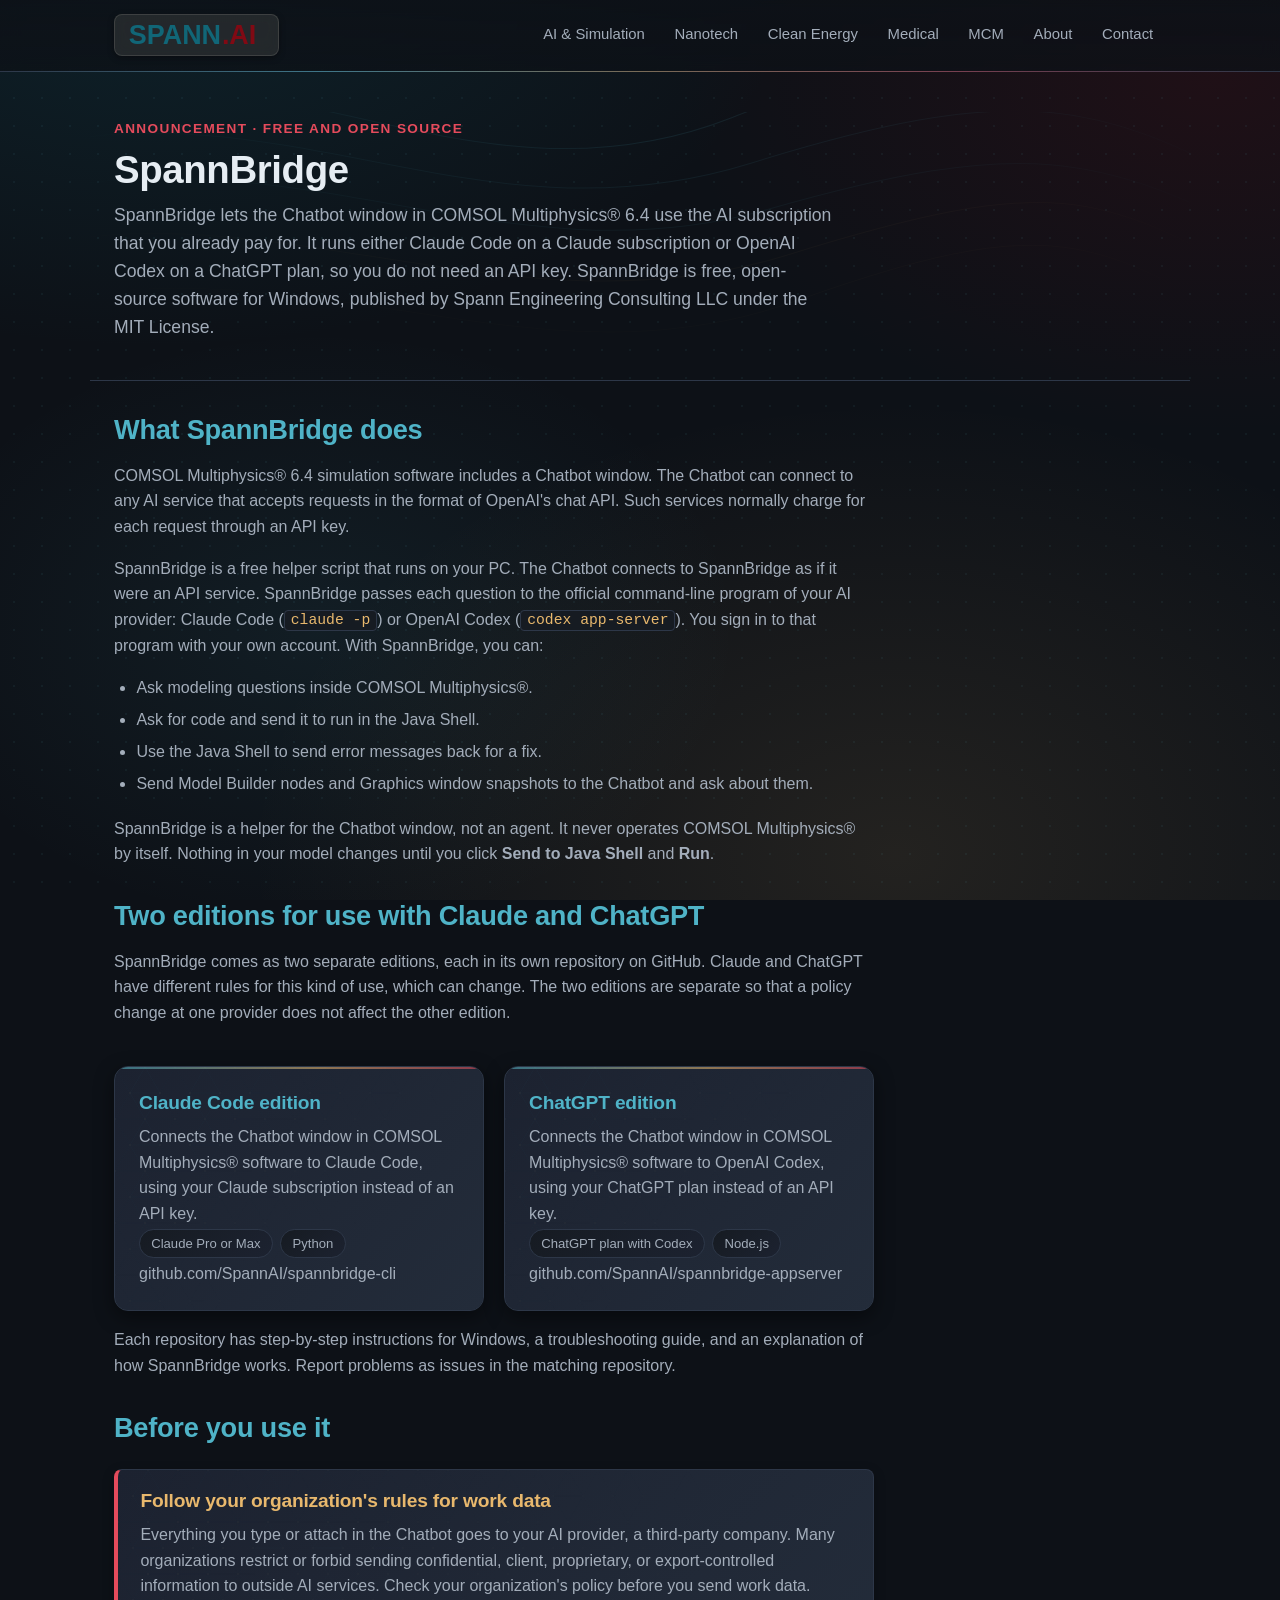
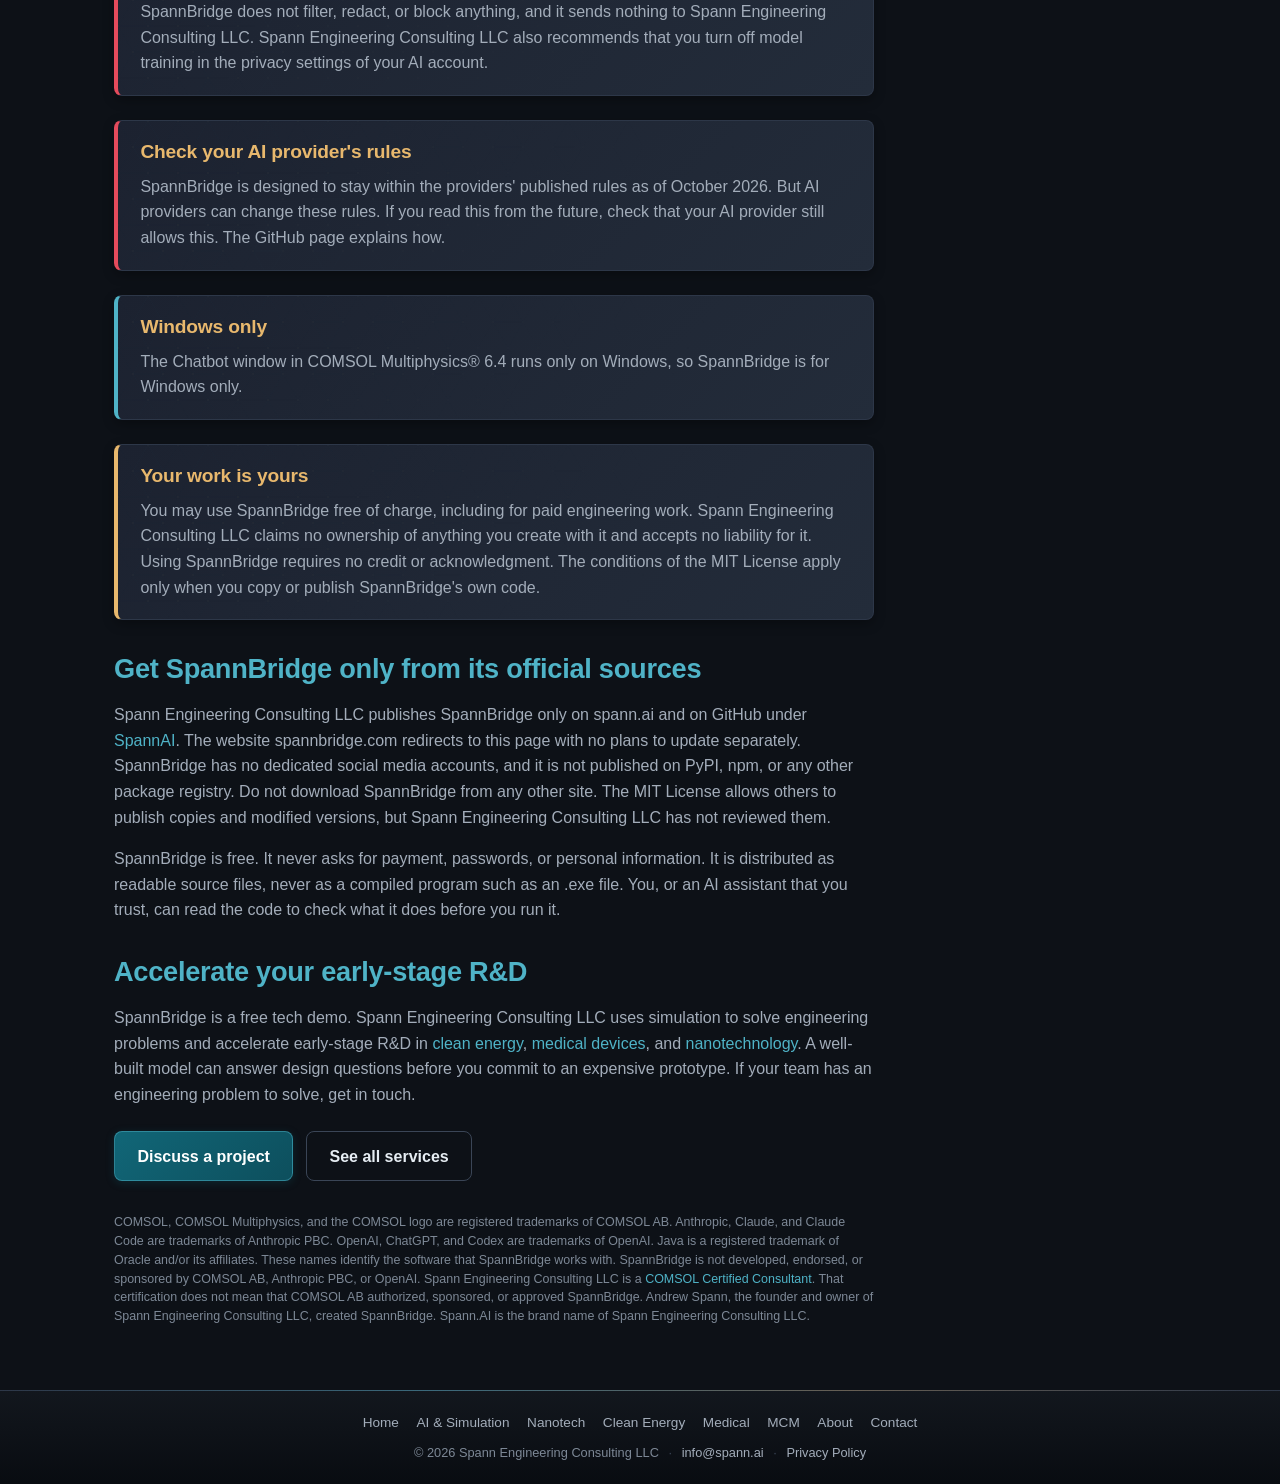
==== spannbridge/index.html @ ffb4830b "SpannBridge 1.0 release" ====
<!DOCTYPE html>
<html lang="en">
<head>
  <meta charset="UTF-8">
  <meta name="viewport" content="width=device-width, initial-scale=1.0">
  <meta name="description" content="SpannBridge is free, open-source Windows software from Spann Engineering Consulting LLC. It connects the Chatbot window in COMSOL Multiphysics&reg; simulation software to Claude Code or OpenAI Codex, using your own Claude or ChatGPT subscription instead of an API key.">
  <title>SpannBridge &middot; Spann Engineering Consulting LLC</title>
  <link rel="icon" type="image/svg+xml" href="../assets/favicon.svg">
  <link rel="stylesheet" href="../css/style.css">
</head>
<body>
  <header class="site-header">
    <div class="header-inner">
      <a href="../index.html" class="logo-link" aria-label="Spann Engineering home">
        <img src="../assets/logo.svg" alt="SPANN.AI">
      </a>
      <nav class="primary" aria-label="Primary">
        <a href="../ai-simulation.html">AI &amp; Simulation</a>
        <a href="../nanotechnology.html">Nanotech</a>
        <a href="../energy.html">Clean Energy</a>
        <a href="../medical.html">Medical</a>
        <a href="../mcm.html">MCM</a>
        <a href="../about.html">About</a>
        <a href="../contact.html">Contact</a>
      </nav>
    </div>
  </header>

  <main>
    <header class="page-header">
      <p class="eyebrow">Announcement &middot; Free and open source</p>
      <h1>SpannBridge</h1>
      <p class="lead">
        SpannBridge lets the Chatbot window in COMSOL Multiphysics&reg; 6.4 use the AI
        subscription that you already pay for.  It runs either Claude Code on a Claude subscription
        or OpenAI Codex on a ChatGPT plan, so you do not need an API key.  SpannBridge is free,
        open-source software for Windows, published by Spann Engineering Consulting LLC under
        the MIT License.
      </p>
    </header>

    <article class="content">
      <section>
        <h2>What SpannBridge does</h2>
        <p>
          COMSOL Multiphysics&reg; 6.4 simulation software includes a Chatbot window.  The
          Chatbot can connect to any AI service that accepts requests in the format of
          OpenAI's chat API.  Such services normally charge for each request through an API key.
        </p>
        <p>
          SpannBridge is a free helper script that runs on your PC.  The Chatbot connects to
          SpannBridge as if it were an API service.  SpannBridge passes each question to the official
          command-line program of your AI provider: Claude Code (<code>claude -p</code>) or OpenAI
          Codex (<code>codex app-server</code>).  You sign in to that program with your own account.
          With SpannBridge, you can:
        </p>
        <ul>
          <li>Ask modeling questions inside COMSOL Multiphysics&reg;.</li>
          <li>Ask for code and send it to run in the Java Shell.</li>
          <li>Use the Java Shell to send error messages back for a fix.</li>
          <li>Send Model Builder nodes and Graphics window snapshots to the Chatbot and ask about them.</li>
        </ul>
        <p>
          SpannBridge is a helper for the Chatbot window, not an agent.  It never operates COMSOL Multiphysics&reg; by itself.
          Nothing in your model changes until you click <strong>Send to Java Shell</strong> and <strong>Run</strong>.
        </p>
      </section>

      <section>
        <h2>Two editions for use with Claude and ChatGPT</h2>
        <p>
          SpannBridge comes as two separate editions, each in its own repository on GitHub.
          Claude and ChatGPT have different rules for this kind of use, which can change.  The
          two editions are separate so that a policy change at one provider does not affect the
          other edition.
        </p>
        <div class="card-grid cols-2">
          <a href="https://github.com/SpannAI/spannbridge-cli" class="card" target="_blank" rel="noopener">
            <span class="card-top" aria-hidden="true"></span>
            <h3>Claude Code edition</h3>
            <p>
              Connects the Chatbot window in COMSOL Multiphysics&reg; software to Claude Code,
              using your Claude subscription instead of an API key.
            </p>
            <p>
              <span class="chip">Claude Pro or Max</span>
              <span class="chip">Python</span>
            </p>
            <p class="repo-url"><span class="nowrap">github.com/SpannAI/</span><wbr><span class="nowrap">spannbridge-cli</span></p>
          </a>
          <a href="https://github.com/SpannAI/spannbridge-appserver" class="card" target="_blank" rel="noopener">
            <span class="card-top" aria-hidden="true"></span>
            <h3>ChatGPT edition</h3>
            <p>
              Connects the Chatbot window in COMSOL Multiphysics&reg; software to OpenAI Codex,
              using your ChatGPT plan instead of an API key.
            </p>
            <p>
              <span class="chip">ChatGPT plan with Codex</span>
              <span class="chip">Node.js</span>
            </p>
            <p class="repo-url"><span class="nowrap">github.com/SpannAI/</span><wbr><span class="nowrap">spannbridge-appserver</span></p>
          </a>
        </div>
        <p style="margin-top: 1rem;">
          Each repository has step-by-step instructions for Windows, a troubleshooting guide,
          and an explanation of how SpannBridge works.  Report problems as issues in the
          matching repository.
        </p>
      </section>

      <section>
        <h2>Before you use it</h2>
        <div class="panel red">
          <h3>Follow your organization's rules for work data</h3>
          <p>
            Everything you type or attach in the Chatbot goes to your AI provider, a third-party
            company.  Many organizations restrict or forbid sending confidential, client,
            proprietary, or export-controlled information to outside AI services.  Check your
            organization's policy before you send work data.  SpannBridge does not filter,
            redact, or block anything, and it sends nothing to Spann Engineering Consulting LLC.
            Spann Engineering Consulting LLC also recommends that you turn off model training in
            the privacy settings of your AI account.
          </p>
        </div>
        <div class="panel red">
          <h3>Check your AI provider's rules</h3>
          <p>
            SpannBridge is designed to stay within the providers' published rules as of October
            2026.  But AI providers can change these rules.  If you read this from the future, check
            that your AI provider still allows this.  The GitHub page explains how.
          </p>
        </div>
        <div class="panel">
          <h3>Windows only</h3>
          <p>
            The Chatbot window in COMSOL Multiphysics&reg; 6.4 runs only on Windows, so
            SpannBridge is for Windows only.
          </p>
        </div>
        <div class="panel accent">
          <h3>Your work is yours</h3>
          <p>
            You may use SpannBridge free of charge, including for paid engineering work.
            Spann Engineering Consulting LLC claims no ownership of anything you create with it
            and accepts no liability for it.  Using SpannBridge requires no credit or
            acknowledgment.  The conditions of the MIT License apply only when you copy or
            publish SpannBridge's own code.
          </p>
        </div>
      </section>

      <section>
        <h2>Get SpannBridge only from its official sources</h2>
        <p>
          Spann Engineering Consulting LLC publishes SpannBridge only on spann.ai and on GitHub
          under <a href="https://github.com/SpannAI" target="_blank" rel="noopener">SpannAI</a>.
          The website spannbridge.com redirects to this page with no plans to update separately.
          SpannBridge has no dedicated social media accounts, and it is not published on PyPI, npm,
          or any other package registry.  Do not download SpannBridge from any other site.  The MIT
          License allows others to publish copies and modified versions, but Spann Engineering
          Consulting LLC has not reviewed them.
        </p>
        <p>
          SpannBridge is free.  It never asks for payment, passwords, or personal information.
          It is distributed as readable source files, never as a compiled program such as an
          .exe file.  You, or an AI assistant that you trust, can read the code to check what it
          does before you run it.
        </p>
      </section>

      <section>
        <h2>Accelerate your early-stage R&amp;D</h2>
        <p>
          SpannBridge is a free tech demo.  Spann Engineering Consulting LLC uses simulation to
          solve engineering problems and accelerate early-stage R&amp;D in
          <a href="../energy.html">clean energy</a>, <a href="../medical.html">medical devices</a>,
          and <a href="../nanotechnology.html">nanotechnology</a>.  A well-built model can answer
          design questions before you commit to an expensive prototype.  If your team has an
          engineering problem to solve, get in touch.
        </p>
        <div class="btn-row">
          <a href="../contact.html" class="btn">Discuss a project</a>
          <a href="../index.html" class="btn secondary">See all services</a>
        </div>
      </section>

      <p class="trademark-note">
        COMSOL, COMSOL Multiphysics, and the COMSOL logo are registered trademarks of COMSOL AB.
        Anthropic, Claude, and Claude Code are trademarks of Anthropic PBC.  OpenAI, ChatGPT,
        and Codex are trademarks of OpenAI.  Java is a registered trademark of Oracle and/or its
        affiliates.  These names identify the software that SpannBridge works with.  SpannBridge
        is not developed, endorsed, or sponsored by COMSOL AB, Anthropic PBC, or OpenAI.
        Spann Engineering Consulting LLC is a
        <a href="https://www.comsol.com/partners-consultants/certified-consultants" target="_blank" rel="noopener">COMSOL Certified Consultant</a>.
        That certification does not mean that COMSOL AB authorized, sponsored, or approved
        SpannBridge.  Andrew Spann, the founder and owner of Spann Engineering Consulting LLC,
        created SpannBridge.  Spann.AI is the brand name of Spann Engineering Consulting LLC.
      </p>
    </article>
  </main>

  <footer class="site-footer">
    <div class="footer-inner">
      <nav class="footer-nav" aria-label="Footer">
        <a href="../index.html">Home</a>
        <a href="../ai-simulation.html">AI &amp; Simulation</a>
        <a href="../nanotechnology.html">Nanotech</a>
        <a href="../energy.html">Clean Energy</a>
        <a href="../medical.html">Medical</a>
        <a href="../mcm.html">MCM</a>
        <a href="../about.html">About</a>
        <a href="../contact.html">Contact</a>
      </nav>
      <div class="footer-meta">
        <span>&copy; 2026 Spann Engineering Consulting LLC</span>
        <span class="sep" aria-hidden="true">&middot;</span>
        <a href="mailto:info@spann.ai">info@spann.ai</a>
        <span class="sep" aria-hidden="true">&middot;</span>
        <a href="../privacy.html">Privacy Policy</a>
      </div>
    </div>
  </footer>
</body>
</html>
---- css/style.css ----
:root {
  --bg: #0d1117;
  --bg-deep: #080b10;
  --bg-elevated: #161b22;
  --bg-card: #1c2230;
  --bg-card-grad: #232c3a;
  --bg-hover: #28303f;
  --border: #2d3748;
  --border-light: #3a4556;
  --text: #e6edf3;
  --text-muted: #a3adba;
  --text-dim: #7d8896;
  --brand-teal: #116677;
  --brand-teal-bright: #4FB3C7;
  --brand-red: #800A14;
  --brand-red-bright: #E54B5C;
  --accent: #E8B86D;
  --accent-dim: #b8924f;
  --max-width: 1100px;
  --radius: 8px;
  --radius-lg: 14px;
  --shadow-card: 0 6px 20px rgba(0, 0, 0, 0.45);
  --shadow-card-hover: 0 10px 30px rgba(79, 179, 199, 0.18), 0 4px 12px rgba(0, 0, 0, 0.5);
}

* { box-sizing: border-box; margin: 0; padding: 0; }

html { scroll-behavior: smooth; }

body {
  background-color: var(--bg);
  /* Layered backgrounds: subtle dot grid + multi-color gradient mesh */
  background-image:
    url("data:image/svg+xml;utf8,<svg xmlns='http://www.w3.org/2000/svg' width='28' height='28'><circle cx='14' cy='14' r='0.7' fill='%234FB3C7' opacity='0.18'/></svg>"),
    radial-gradient(ellipse 1100px 700px at 12% -8%, rgba(17, 102, 119, 0.22), transparent 60%),
    radial-gradient(ellipse 900px 600px at 95% 8%, rgba(128, 10, 20, 0.16), transparent 60%),
    radial-gradient(ellipse 1000px 700px at 70% 95%, rgba(232, 184, 109, 0.10), transparent 65%),
    radial-gradient(ellipse 700px 500px at 25% 70%, rgba(79, 179, 199, 0.08), transparent 60%);
  background-attachment: fixed;
  color: var(--text);
  font-family: -apple-system, BlinkMacSystemFont, "Segoe UI", Roboto, "Helvetica Neue", Arial, sans-serif;
  line-height: 1.6;
  min-height: 100vh;
  display: flex;
  flex-direction: column;
}

a {
  color: var(--brand-teal-bright);
  text-decoration: none;
  transition: color 0.15s ease;
}
a:hover { color: var(--accent); text-decoration: underline; }

h1, h2, h3, h4 {
  color: var(--text);
  line-height: 1.25;
  font-weight: 700;
  letter-spacing: -0.01em;
}

h1 { font-size: 2.4rem; margin-bottom: 1rem; }
h2 { font-size: 1.7rem; margin: 2rem 0 1rem; color: var(--brand-teal-bright); }
h3 { font-size: 1.2rem; margin: 1.5rem 0 0.6rem; color: var(--accent); }

p { margin-bottom: 1rem; color: var(--text-muted); }

ul, ol { margin: 0.5rem 0 1.2rem 1.4rem; color: var(--text-muted); }
li { margin-bottom: 0.4rem; }

code {
  background: var(--bg-elevated);
  border: 1px solid var(--border);
  border-radius: 4px;
  padding: 0.1em 0.4em;
  font-family: "SF Mono", Consolas, "Liberation Mono", Menlo, monospace;
  font-size: 0.92em;
  color: var(--accent);
}

/* Header / Nav */
.site-header {
  border-bottom: 1px solid var(--border);
  background: linear-gradient(180deg, rgba(13, 17, 23, 0.88), rgba(13, 17, 23, 0.78));
  backdrop-filter: blur(10px);
  -webkit-backdrop-filter: blur(10px);
  position: sticky;
  top: 0;
  z-index: 50;
  /* thin gradient accent line under header */
  box-shadow: 0 1px 0 0 transparent;
}
.site-header::after {
  content: "";
  position: absolute;
  left: 0; right: 0; bottom: -1px;
  height: 1px;
  background: linear-gradient(90deg, transparent, rgba(79, 179, 199, 0.5), rgba(232, 184, 109, 0.4), rgba(229, 75, 92, 0.4), transparent);
}

.header-inner {
  max-width: var(--max-width);
  margin: 0 auto;
  padding: 0.9rem 1.5rem;
  display: flex;
  align-items: center;
  justify-content: space-between;
  flex-wrap: wrap;
  gap: 1rem;
}

/* Subtle frosted backdrop: semi-transparent cream tint over the dark page,
   with a soft blur of the pattern behind. Just enough to lift the dark
   brand colors off the near-black background. */
.logo-link {
  display: inline-flex;
  align-items: center;
  text-decoration: none;
  background: rgba(245, 238, 220, 0.10);
  -webkit-backdrop-filter: blur(6px);
  backdrop-filter: blur(6px);
  padding: 5px 11px;
  border-radius: 8px;
  border: 1px solid rgba(245, 238, 220, 0.12);
  box-shadow: 0 2px 6px rgba(0, 0, 0, 0.35);
  transition: background 0.18s ease, border-color 0.18s ease, transform 0.15s ease;
}
.logo-link:hover {
  text-decoration: none;
  background: rgba(245, 238, 220, 0.18);
  border-color: rgba(245, 238, 220, 0.22);
  transform: translateY(-1px);
}
.logo-link img { height: 30px; width: auto; display: block; }

nav.primary {
  display: flex;
  flex-wrap: wrap;
  gap: 0.25rem;
}

nav.primary a {
  color: var(--text-muted);
  font-size: 0.93rem;
  font-weight: 500;
  padding: 0.45rem 0.8rem;
  border-radius: 6px;
  transition: color 0.15s ease, background 0.15s ease;
}
nav.primary a:hover {
  color: var(--text);
  background: var(--bg-card);
  text-decoration: none;
}
nav.primary a.active {
  color: var(--brand-teal-bright);
  background: var(--bg-card);
}

/* Layout */
main {
  flex: 1;
  max-width: var(--max-width);
  width: 100%;
  margin: 0 auto;
  padding: 2.5rem 1.5rem 3rem;
  position: relative;
}

/* Hero (landing page) */
.hero {
  position: relative;
  text-align: center;
  padding: 3.5rem 1rem 2.5rem;
  margin-bottom: 1rem;
  border-radius: var(--radius-lg);
  overflow: hidden;
  background:
    radial-gradient(ellipse 700px 320px at 50% 30%, rgba(17, 102, 119, 0.22), transparent 70%),
    linear-gradient(180deg, rgba(28, 34, 48, 0.55), rgba(13, 17, 23, 0.0));
  border: 1px solid var(--border);
}
/* Decorative flow pattern behind the hero */
.hero::before {
  content: "";
  position: absolute;
  inset: 0;
  background-image: url("../assets/pattern-flow.svg");
  background-size: cover;
  background-position: center;
  opacity: 0.45;
  pointer-events: none;
  z-index: 0;
}
/* Soft top-edge gradient accent */
.hero::after {
  content: "";
  position: absolute;
  left: 10%; right: 10%; top: 0;
  height: 1px;
  background: linear-gradient(90deg, transparent, rgba(79, 179, 199, 0.7), rgba(232, 184, 109, 0.5), transparent);
}
.hero > * { position: relative; z-index: 1; }

/* Hero logo sits on a semi-transparent cream wash with a backdrop blur —
   subtle enough to feel like the logo is on the dark page, opaque enough
   that the dark brand colors (#116677 SPANN, #800A14 .AI) still read. */
.hero-logo-wrap {
  display: inline-block;
  background: rgba(245, 238, 220, 0.12);
  -webkit-backdrop-filter: blur(10px);
  backdrop-filter: blur(10px);
  border: 1px solid rgba(245, 238, 220, 0.14);
  border-radius: 16px;
  padding: 1.4rem 2rem;
  margin: 0 auto 1.75rem;
  box-shadow:
    0 14px 38px rgba(0, 0, 0, 0.4),
    inset 0 1px 0 rgba(255, 255, 255, 0.06);
}
.hero-logo {
  max-width: 460px;
  width: 100%;
  height: auto;
  display: block;
}
.hero h1 {
  font-size: 2.2rem;
  margin-bottom: 0.5rem;
  color: var(--text);
}
.hero .legal-name {
  color: var(--text-dim);
  font-size: 0.95rem;
  letter-spacing: 0.04em;
  text-transform: uppercase;
  margin-bottom: 1.5rem;
}
.tagline {
  font-size: 1.5rem;
  color: var(--accent);
  font-style: italic;
  margin: 1.5rem 0 2rem;
  font-weight: 500;
}
.intro {
  max-width: 720px;
  margin: 0 auto 2rem;
  font-size: 1.08rem;
  color: var(--text-muted);
}

/* Service cards grid (landing) */
.card-grid {
  display: grid;
  grid-template-columns: repeat(auto-fit, minmax(260px, 1fr));
  gap: 1.25rem;
  margin: 2.5rem 0 1rem;
}
/* Locked 2-column variant — used for the 2x2 "What I do" grid and the
   2-card "Background" row on the landing page. Collapses to a single
   column on narrow viewports for readability. */
.card-grid.cols-2 {
  grid-template-columns: repeat(2, minmax(0, 1fr));
}
@media (max-width: 600px) {
  .card-grid.cols-2 { grid-template-columns: 1fr; }
}

.card {
  position: relative;
  background:
    linear-gradient(135deg, var(--bg-card) 0%, var(--bg-card-grad) 100%);
  border: 1px solid var(--border);
  border-radius: var(--radius-lg);
  padding: 1.5rem;
  transition: transform 0.2s ease, border-color 0.2s ease, box-shadow 0.25s ease;
  display: block;
  color: inherit;
  text-decoration: none;
  box-shadow: var(--shadow-card);
  overflow: hidden;
  isolation: isolate; /* keep ::before/::after stacking clean */
}
/* Faint mesh texture inside cards */
.card::before {
  content: "";
  position: absolute;
  inset: 0;
  background-image: url("../assets/pattern-mesh.svg");
  background-size: 60px 52px;
  opacity: 0.18;
  pointer-events: none;
  z-index: 0;
  mask-image: linear-gradient(135deg, rgba(0,0,0,0.9), rgba(0,0,0,0.0) 70%);
  -webkit-mask-image: linear-gradient(135deg, rgba(0,0,0,0.9), rgba(0,0,0,0.0) 70%);
}
/* Hover highlight: a soft warm radial wash from top-right */
.card::after {
  content: "";
  position: absolute;
  inset: 0;
  background:
    radial-gradient(circle at 85% 0%, rgba(232, 184, 109, 0.14), transparent 55%),
    radial-gradient(circle at 0% 100%, rgba(79, 179, 199, 0.10), transparent 55%);
  opacity: 0;
  transition: opacity 0.25s ease;
  pointer-events: none;
  z-index: 0;
}
.card > * { position: relative; z-index: 1; }

.card:hover {
  text-decoration: none;
  transform: translateY(-3px);
  border-color: rgba(79, 179, 199, 0.65);
  box-shadow: var(--shadow-card-hover);
}
.card:hover::after { opacity: 1; }
.card h3 {
  margin-top: 0;
  color: var(--brand-teal-bright);
  transition: color 0.2s ease;
}
.card:hover h3 { color: var(--accent); }
.card p { color: var(--text-muted); margin-bottom: 0; }

/* Top gradient accent bar — a real element, since CSS pseudos are already
   used for the mesh texture and the hover wash. */
.card { background-clip: padding-box; }
.card-top {
  position: absolute;
  top: 0; left: 0; right: 0;
  height: 2px;
  background: linear-gradient(90deg, var(--brand-teal-bright), var(--accent) 55%, var(--brand-red-bright));
  opacity: 0.55;
  transition: opacity 0.2s ease;
  z-index: 2;
}
.card:hover .card-top { opacity: 1; }

/* Subpages */
.page-header {
  position: relative;
  border-bottom: 1px solid var(--border);
  padding: 0.4rem 1.5rem 1.4rem 1.5rem;
  margin: 0 -1.5rem 2rem -1.5rem;
  overflow: hidden;
}
.page-header::before {
  content: "";
  position: absolute;
  inset: 0;
  background-image: url("../assets/pattern-flow.svg");
  background-size: cover;
  background-position: center;
  opacity: 0.22;
  pointer-events: none;
  z-index: 0;
  mask-image: linear-gradient(180deg, rgba(0,0,0,1), rgba(0,0,0,0.0) 95%);
  -webkit-mask-image: linear-gradient(180deg, rgba(0,0,0,1), rgba(0,0,0,0.0) 95%);
}
.page-header > * { position: relative; z-index: 1; }

.page-header .eyebrow {
  color: var(--brand-red-bright);
  font-size: 0.85rem;
  font-weight: 600;
  letter-spacing: 0.1em;
  text-transform: uppercase;
  margin-bottom: 0.4rem;
}
.page-header h1 { margin-bottom: 0.4rem; }
.page-header .lead {
  font-size: 1.1rem;
  color: var(--text-muted);
  max-width: 720px;
}

.content {
  max-width: 760px;
}

.content section {
  margin-bottom: 2rem;
}

/* Highlight panel */
.panel {
  position: relative;
  background: linear-gradient(135deg, var(--bg-card), var(--bg-card-grad));
  border: 1px solid var(--border);
  border-left: 4px solid var(--brand-teal-bright);
  border-radius: var(--radius);
  padding: 1.2rem 1.4rem;
  margin: 1.5rem 0;
  box-shadow: 0 4px 12px rgba(0, 0, 0, 0.3);
  overflow: hidden;
}
.panel::before {
  content: "";
  position: absolute;
  inset: 0;
  background-image: url("../assets/pattern-mesh.svg");
  background-size: 60px 52px;
  opacity: 0.12;
  pointer-events: none;
  z-index: 0;
  mask-image: linear-gradient(135deg, rgba(0,0,0,0.9), rgba(0,0,0,0.0) 80%);
  -webkit-mask-image: linear-gradient(135deg, rgba(0,0,0,0.9), rgba(0,0,0,0.0) 80%);
}
.panel > * { position: relative; z-index: 1; }

.panel.accent { border-left-color: var(--accent); }
.panel.red { border-left-color: var(--brand-red-bright); }
.panel h3 { margin-top: 0; }
.panel p:last-child { margin-bottom: 0; }

/* Citation line inside a highlight panel */
.cite {
  font-size: 0.84rem;
  line-height: 1.5;
  color: var(--text-dim);
  margin-top: 0.7rem;
  padding-top: 0.6rem;
  border-top: 1px solid var(--border);
}
.cite em { color: var(--text-muted); }

/* CV / list blocks */
.cv-block {
  margin-bottom: 1.8rem;
}
.cv-block h3 {
  border-bottom: 1px solid var(--border);
  padding-bottom: 0.4rem;
  margin-bottom: 0.8rem;
  color: var(--brand-teal-bright);
}
.cv-entry {
  margin-bottom: 0.9rem;
}
.cv-entry .role {
  font-weight: 600;
  color: var(--text);
}
.cv-entry .meta {
  color: var(--text-dim);
  font-size: 0.9rem;
  margin-bottom: 0.2rem;
}

/* Contact */
.contact-card {
  position: relative;
  background: linear-gradient(135deg, var(--bg-card), var(--bg-card-grad));
  border: 1px solid var(--border);
  border-radius: var(--radius-lg);
  padding: 2rem;
  text-align: center;
  max-width: 520px;
  margin: 2rem auto;
  box-shadow: var(--shadow-card);
  overflow: hidden;
}
.contact-card::before {
  content: "";
  position: absolute;
  inset: 0;
  background-image: url("../assets/pattern-mesh.svg");
  background-size: 60px 52px;
  opacity: 0.15;
  pointer-events: none;
  mask-image: radial-gradient(circle at 50% 0%, rgba(0,0,0,0.85), rgba(0,0,0,0.0) 75%);
  -webkit-mask-image: radial-gradient(circle at 50% 0%, rgba(0,0,0,0.85), rgba(0,0,0,0.0) 75%);
}
.contact-card > * { position: relative; z-index: 1; }
.contact-card .email {
  display: inline-block;
  font-size: 1.4rem;
  font-weight: 600;
  color: var(--brand-teal-bright);
  margin: 1rem 0;
  word-break: break-all;
}
.contact-card .email:hover { color: var(--accent); }

/* Footer */
.site-footer {
  position: relative;
  border-top: 1px solid var(--border);
  background: linear-gradient(180deg, rgba(22, 27, 34, 0.6), rgba(8, 11, 16, 0.85));
  margin-top: auto;
}
.site-footer::before {
  content: "";
  position: absolute;
  left: 0; right: 0; top: -1px;
  height: 1px;
  background: linear-gradient(90deg, transparent, rgba(79, 179, 199, 0.4), rgba(232, 184, 109, 0.3), transparent);
}
/* Compact, understated footer — no logo image; centered link row over a
   small legal/contact line. */
.footer-inner {
  max-width: var(--max-width);
  margin: 0 auto;
  padding: 1.3rem 1.5rem;
  display: flex;
  flex-direction: column;
  align-items: center;
  gap: 0.6rem;
  text-align: center;
}
.footer-nav {
  display: flex;
  flex-wrap: wrap;
  justify-content: center;
  gap: 0.3rem 1.1rem;
}
.footer-nav a {
  color: var(--text-muted);
  font-size: 0.85rem;
}
.footer-nav a:hover { color: var(--accent); }
.footer-meta {
  display: flex;
  flex-wrap: wrap;
  justify-content: center;
  align-items: center;
  gap: 0.25rem 0.6rem;
  color: var(--text-dim);
  font-size: 0.8rem;
}
.footer-meta a { color: var(--text-muted); }
.footer-meta a:hover { color: var(--accent); }
.footer-meta .sep { color: var(--border-light); }
@media (max-width: 640px) {
  .footer-meta .sep { display: none; }
}

/* Buttons / inline actions */
.btn {
  display: inline-block;
  background: linear-gradient(135deg, var(--brand-teal), #0d4f5d);
  color: #fff;
  padding: 0.7rem 1.4rem;
  border-radius: var(--radius);
  font-weight: 600;
  border: 1px solid rgba(79, 179, 199, 0.5);
  transition: background 0.18s ease, transform 0.15s ease, box-shadow 0.18s ease, border-color 0.18s ease;
  box-shadow: 0 2px 8px rgba(17, 102, 119, 0.25);
}
.btn:hover {
  background: linear-gradient(135deg, var(--brand-teal-bright), var(--brand-teal));
  color: #0d1117;
  text-decoration: none;
  transform: translateY(-1px);
  box-shadow: 0 4px 14px rgba(79, 179, 199, 0.35);
  border-color: var(--brand-teal-bright);
}
.btn.secondary {
  background: transparent;
  color: var(--text);
  border-color: var(--border-light);
  box-shadow: none;
}
.btn.secondary:hover {
  background: var(--bg-card);
  color: var(--accent);
  border-color: var(--accent);
  box-shadow: 0 4px 14px rgba(232, 184, 109, 0.2);
}

.btn-row {
  display: flex;
  flex-wrap: wrap;
  gap: 0.8rem;
  margin-top: 1.5rem;
}

/* Inline tags / chips */
.chip {
  display: inline-block;
  background: linear-gradient(135deg, var(--bg-elevated), var(--bg-card));
  border: 1px solid var(--border);
  border-radius: 999px;
  padding: 0.2rem 0.7rem;
  font-size: 0.82rem;
  color: var(--text-muted);
  margin: 0.15rem 0.2rem 0.15rem 0;
}

/* Code example block */
pre {
  background: var(--bg-elevated);
  border: 1px solid var(--border);
  border-radius: var(--radius);
  padding: 1rem 1.2rem;
  overflow-x: auto;
  font-size: 0.9rem;
  margin: 1rem 0;
  line-height: 1.5;
}
pre code {
  background: transparent;
  border: none;
  padding: 0;
  color: var(--text-muted);
}

/* Mobile */
@media (max-width: 640px) {
  h1 { font-size: 1.8rem; }
  .hero h1 { font-size: 1.6rem; }
  .tagline { font-size: 1.2rem; }
  main { padding: 1.5rem 1rem 2rem; }
  .header-inner { padding: 0.7rem 1rem; }
  nav.primary { gap: 0; }
  nav.primary a { padding: 0.4rem 0.55rem; font-size: 0.85rem; }
  .logo-link { padding: 4px 9px; }
  .logo-link img { height: 24px; }
  .hero-logo-wrap { padding: 1rem 1.4rem; border-radius: 12px; }
  .page-header { margin-left: -1rem; margin-right: -1rem; padding-left: 1rem; padding-right: 1rem; }
}

/* COMSOL Certified Consultant block: provided badge shown unmodified at
   native size, beside the required program statement + link. */
.certified {
  display: flex;
  flex-wrap: wrap;
  align-items: center;
  justify-content: center;
  gap: 1rem 1.5rem;
  margin: 1.75rem auto 0;
  padding: 1rem 1.25rem;
  max-width: 720px;
  background: linear-gradient(135deg, var(--bg-card), var(--bg-card-grad));
  border: 1px solid var(--border);
  border-radius: var(--radius-lg);
  box-shadow: var(--shadow-card);
  text-align: left;
}
.certified img {
  width: 202px;
  max-width: 100%;
  height: auto;
  display: block;
  flex: 0 0 auto;
}
.certified p {
  margin: 0;
  color: var(--text-muted);
  font-size: 0.95rem;
  flex: 1 1 260px;
}
.certified p strong { color: var(--text); }

/* Small trademark attribution line */
.trademark-note {
  color: var(--text-dim);
  font-size: 0.78rem;
  line-height: 1.5;
  margin-top: 1.5rem;
}

/* Event / talk callout */
.event {
  position: relative;
  background: linear-gradient(135deg, var(--bg-card), var(--bg-card-grad));
  border: 1px solid rgba(232, 184, 109, 0.45);
  border-radius: var(--radius-lg);
  padding: 1.5rem 1.6rem;
  margin: 1.5rem 0;
  box-shadow: var(--shadow-card-hover);
}
.event .eyebrow {
  color: var(--brand-red-bright);
  font-size: 0.85rem;
  font-weight: 600;
  letter-spacing: 0.1em;
  text-transform: uppercase;
  margin-bottom: 0.3rem;
}
.event h3 { margin-top: 0; color: var(--text); font-size: 1.25rem; }
.event .when {
  color: var(--accent);
  font-weight: 600;
  margin-bottom: 0.8rem;
}
@media (max-width: 640px) {
  .certified { text-align: center; }
}

/* Page header with a headshot (About page) */
.page-header.with-photo {
  display: flex;
  flex-wrap: wrap;
  align-items: center;
  gap: 1.25rem 1.75rem;
}
.page-header.with-photo .page-header-text {
  flex: 1 1 320px;
  min-width: 0;
}
.headshot {
  width: 168px;
  height: 168px;
  border-radius: 50%;
  object-fit: cover;
  flex: 0 0 auto;
  border: 3px solid rgba(245, 238, 220, 0.14);
  box-shadow: 0 10px 28px rgba(0, 0, 0, 0.45);
}
@media (max-width: 640px) {
  .headshot { width: 132px; height: 132px; }
}

/* Respect reduced motion */
@media (prefers-reduced-motion: reduce) {
  * { transition: none !important; }
}
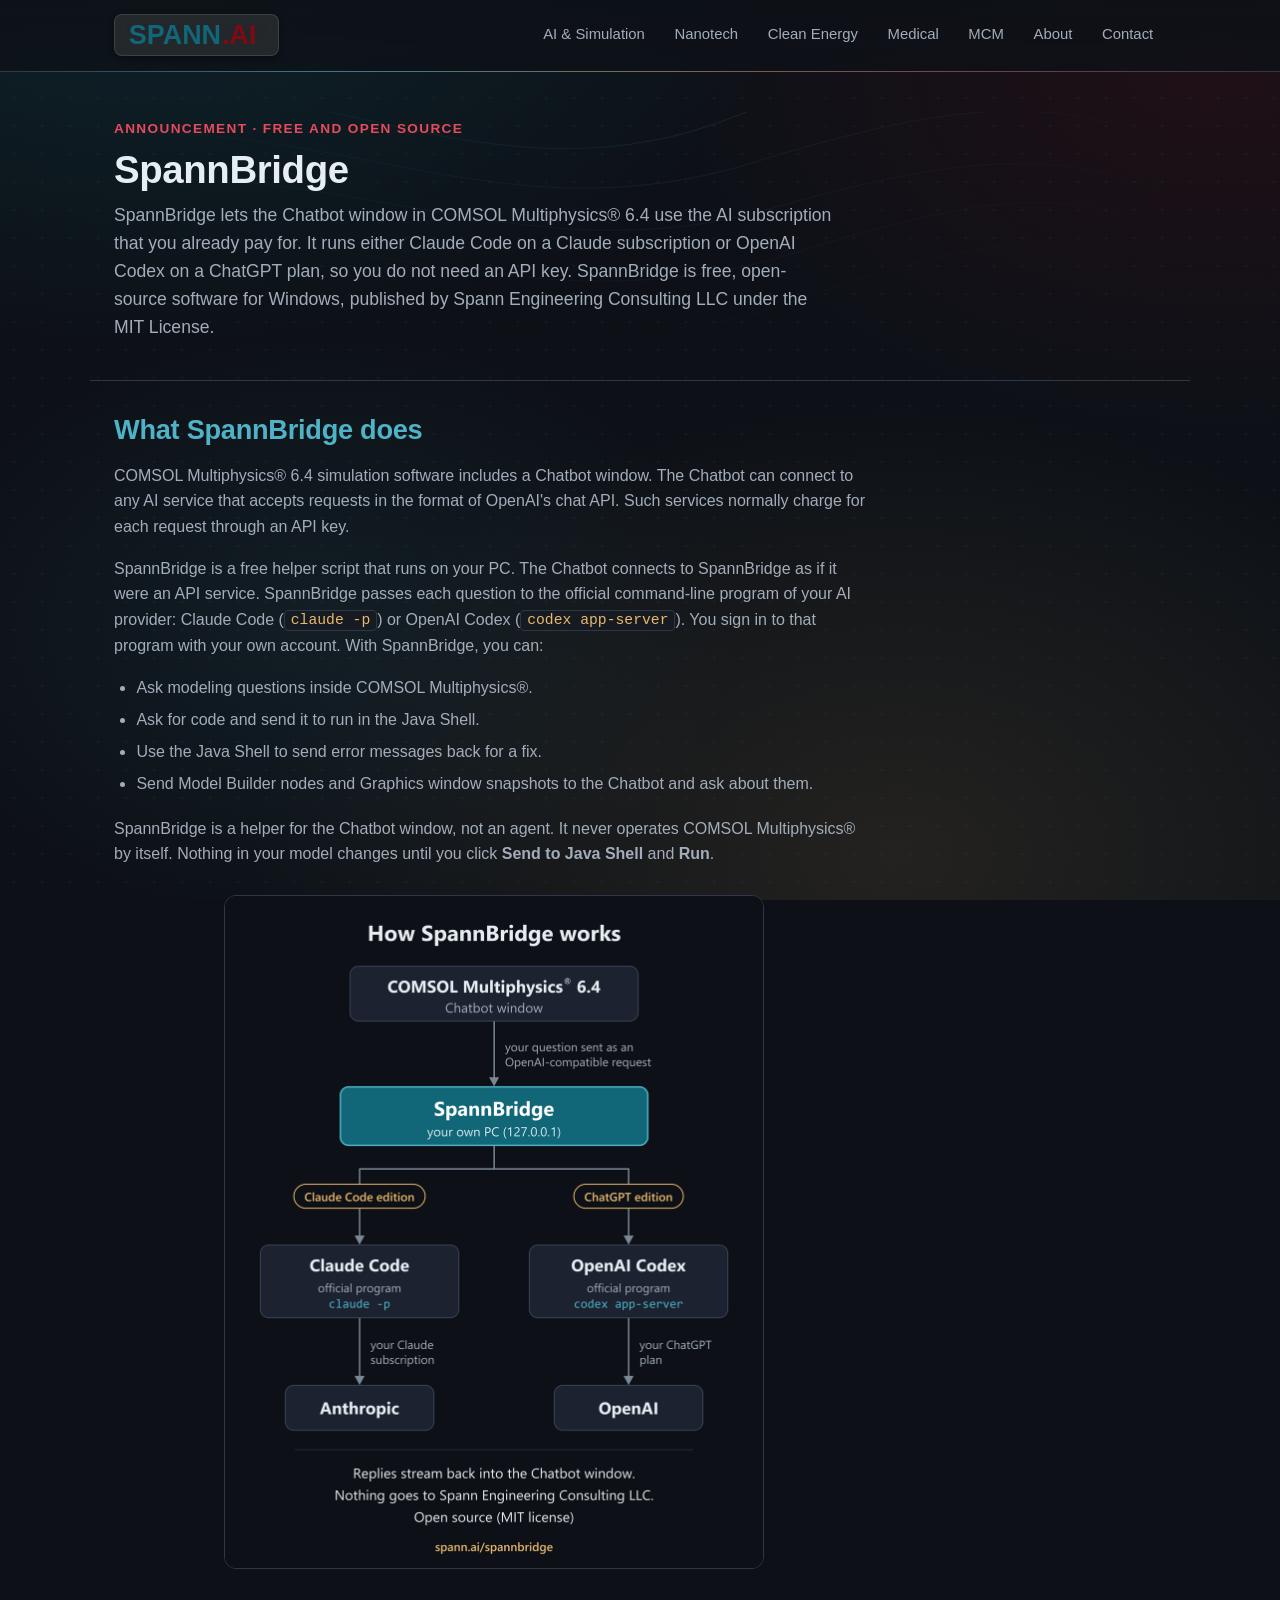
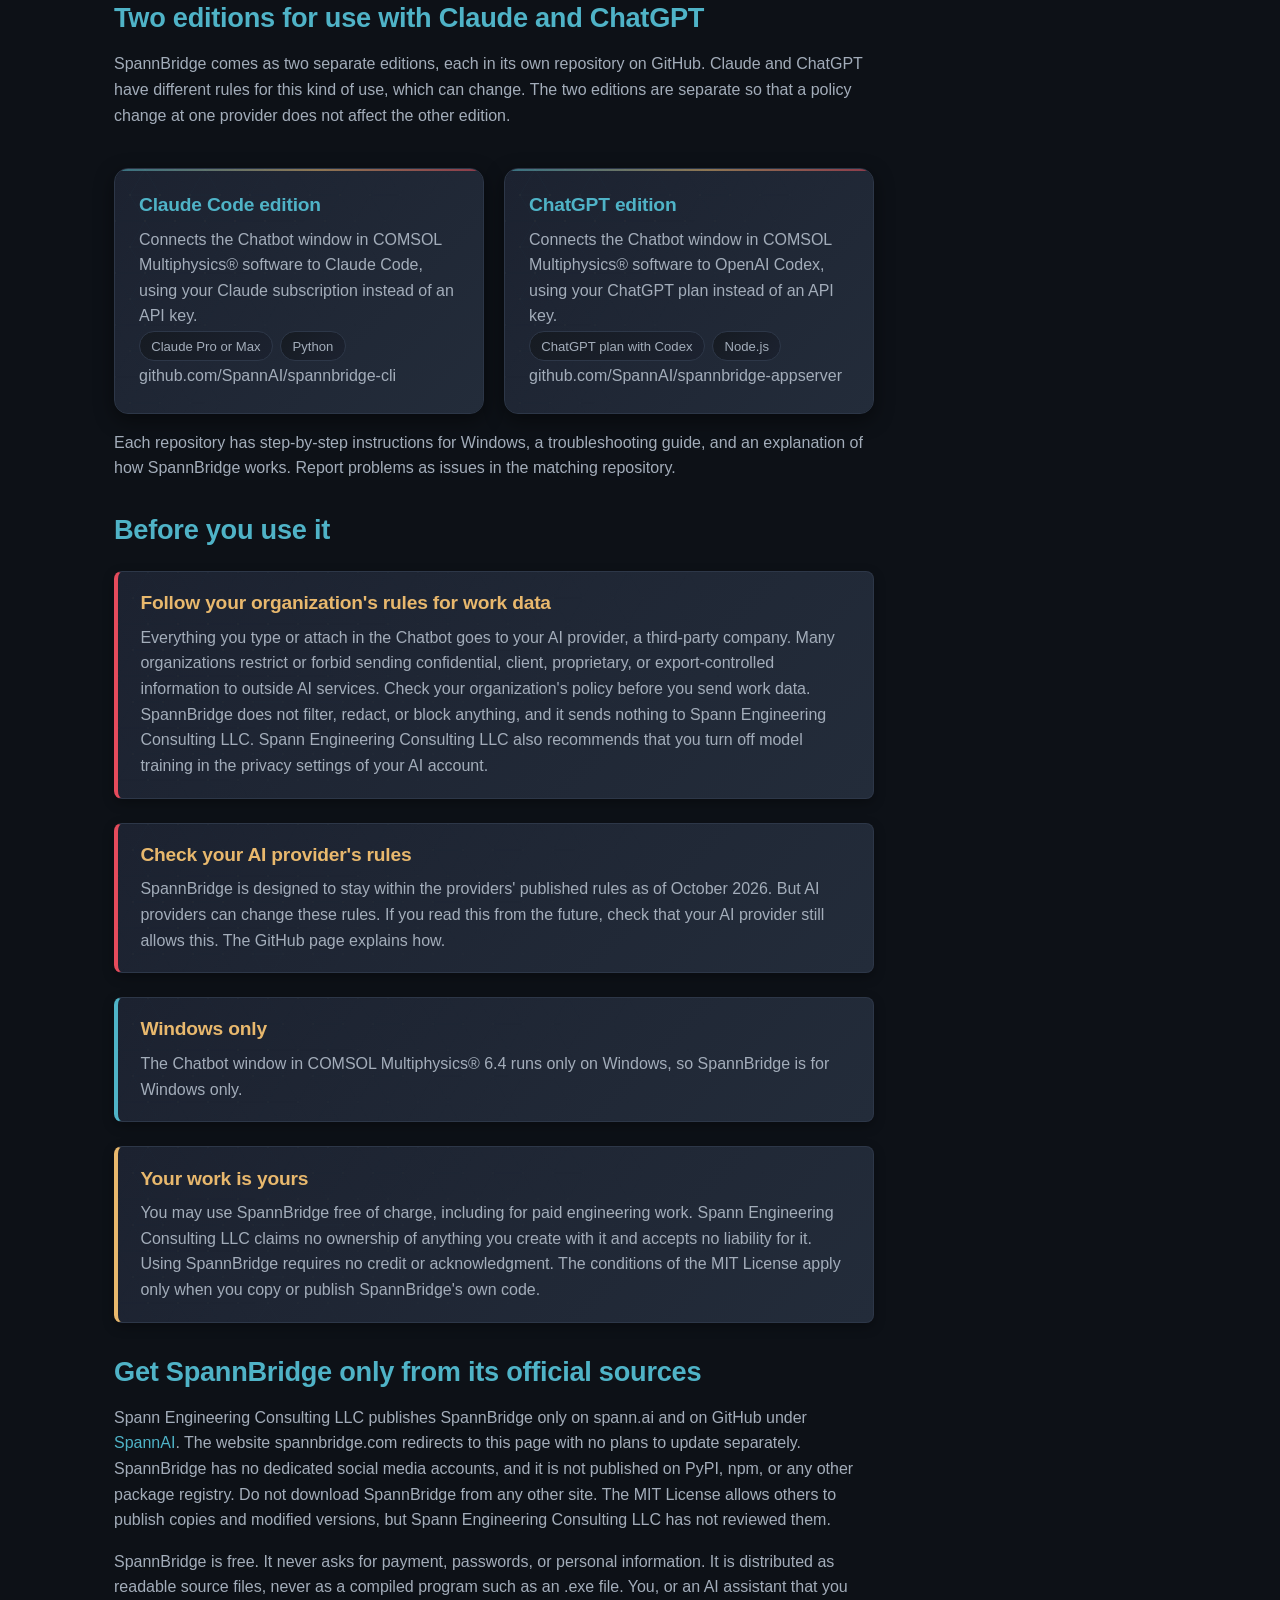
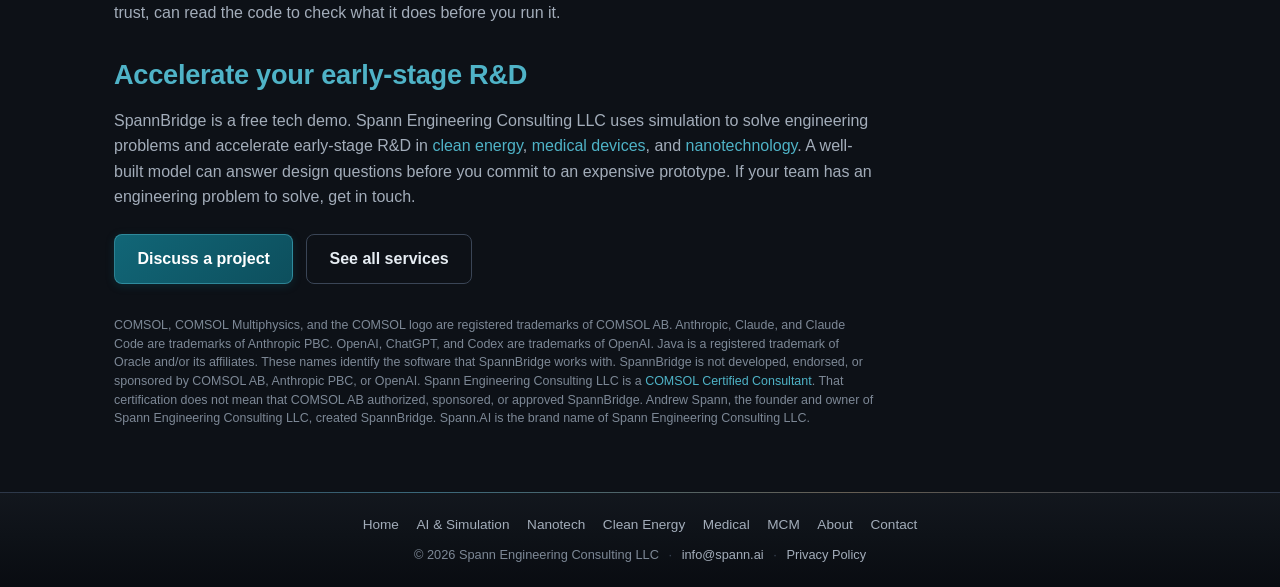
==== commit 41bc8b0d: "SpannBridge image" ====
--- a/spannbridge/index.html
+++ b/spannbridge/index.html
@@ -64,6 +64,11 @@
           SpannBridge is a helper for the Chatbot window, not an agent.  It never operates COMSOL Multiphysics&reg; by itself.
           Nothing in your model changes until you click <strong>Send to Java Shell</strong> and <strong>Run</strong>.
         </p>
+        <figure style="margin: 1.75rem auto 0; max-width: 540px;">
+          <img src="../assets/spannbridge-diagram.png" width="1080" height="1350"
+               style="display: block; width: 100%; height: auto; border: 1px solid var(--border); border-radius: 12px;"
+               alt="Diagram: the Chatbot in COMSOL Multiphysics&reg; 6.4 sends each question to SpannBridge on the user's own PC.  SpannBridge passes it to Claude Code (claude -p), signed in with the user's Claude subscription, or to OpenAI Codex (codex app-server), signed in with the user's ChatGPT plan.  The question then goes to Anthropic or OpenAI.  Replies stream back into the Chatbot window, and nothing goes to Spann Engineering Consulting LLC.">
+        </figure>
       </section>
 
       <section>
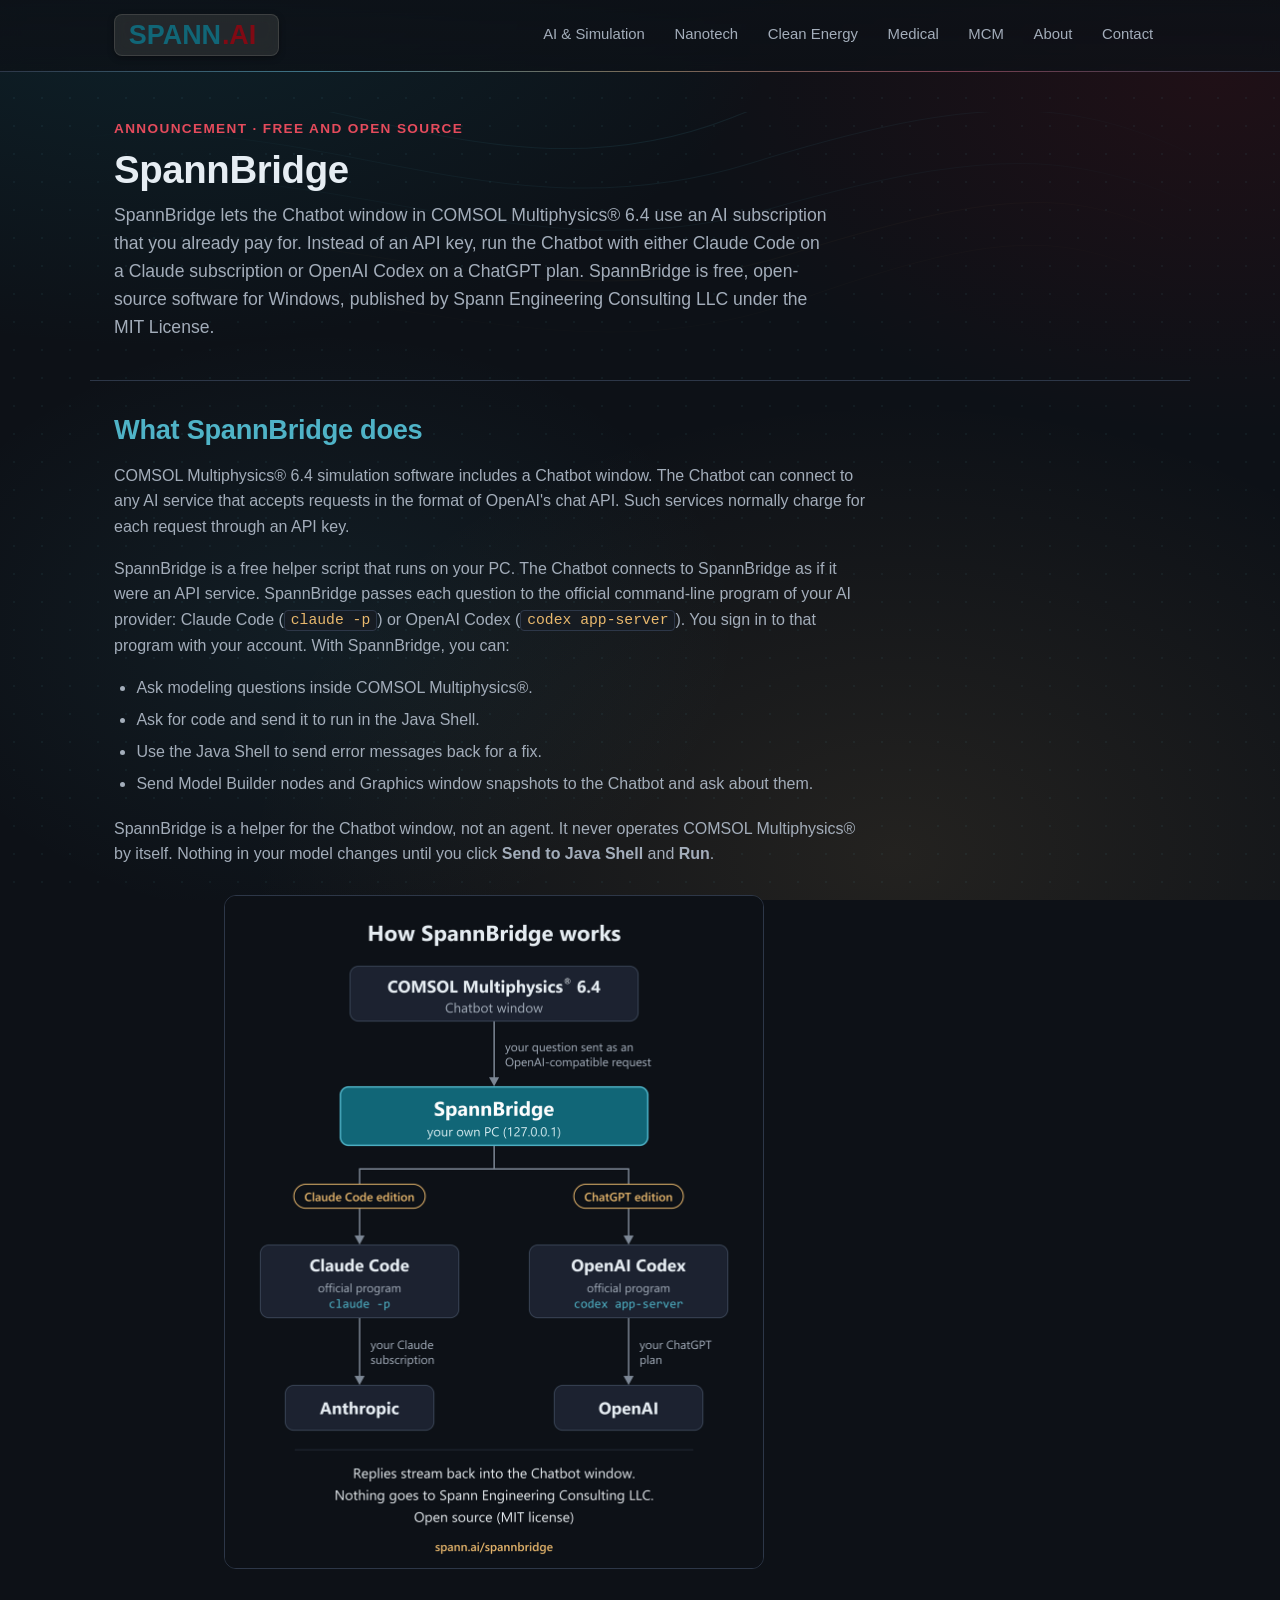
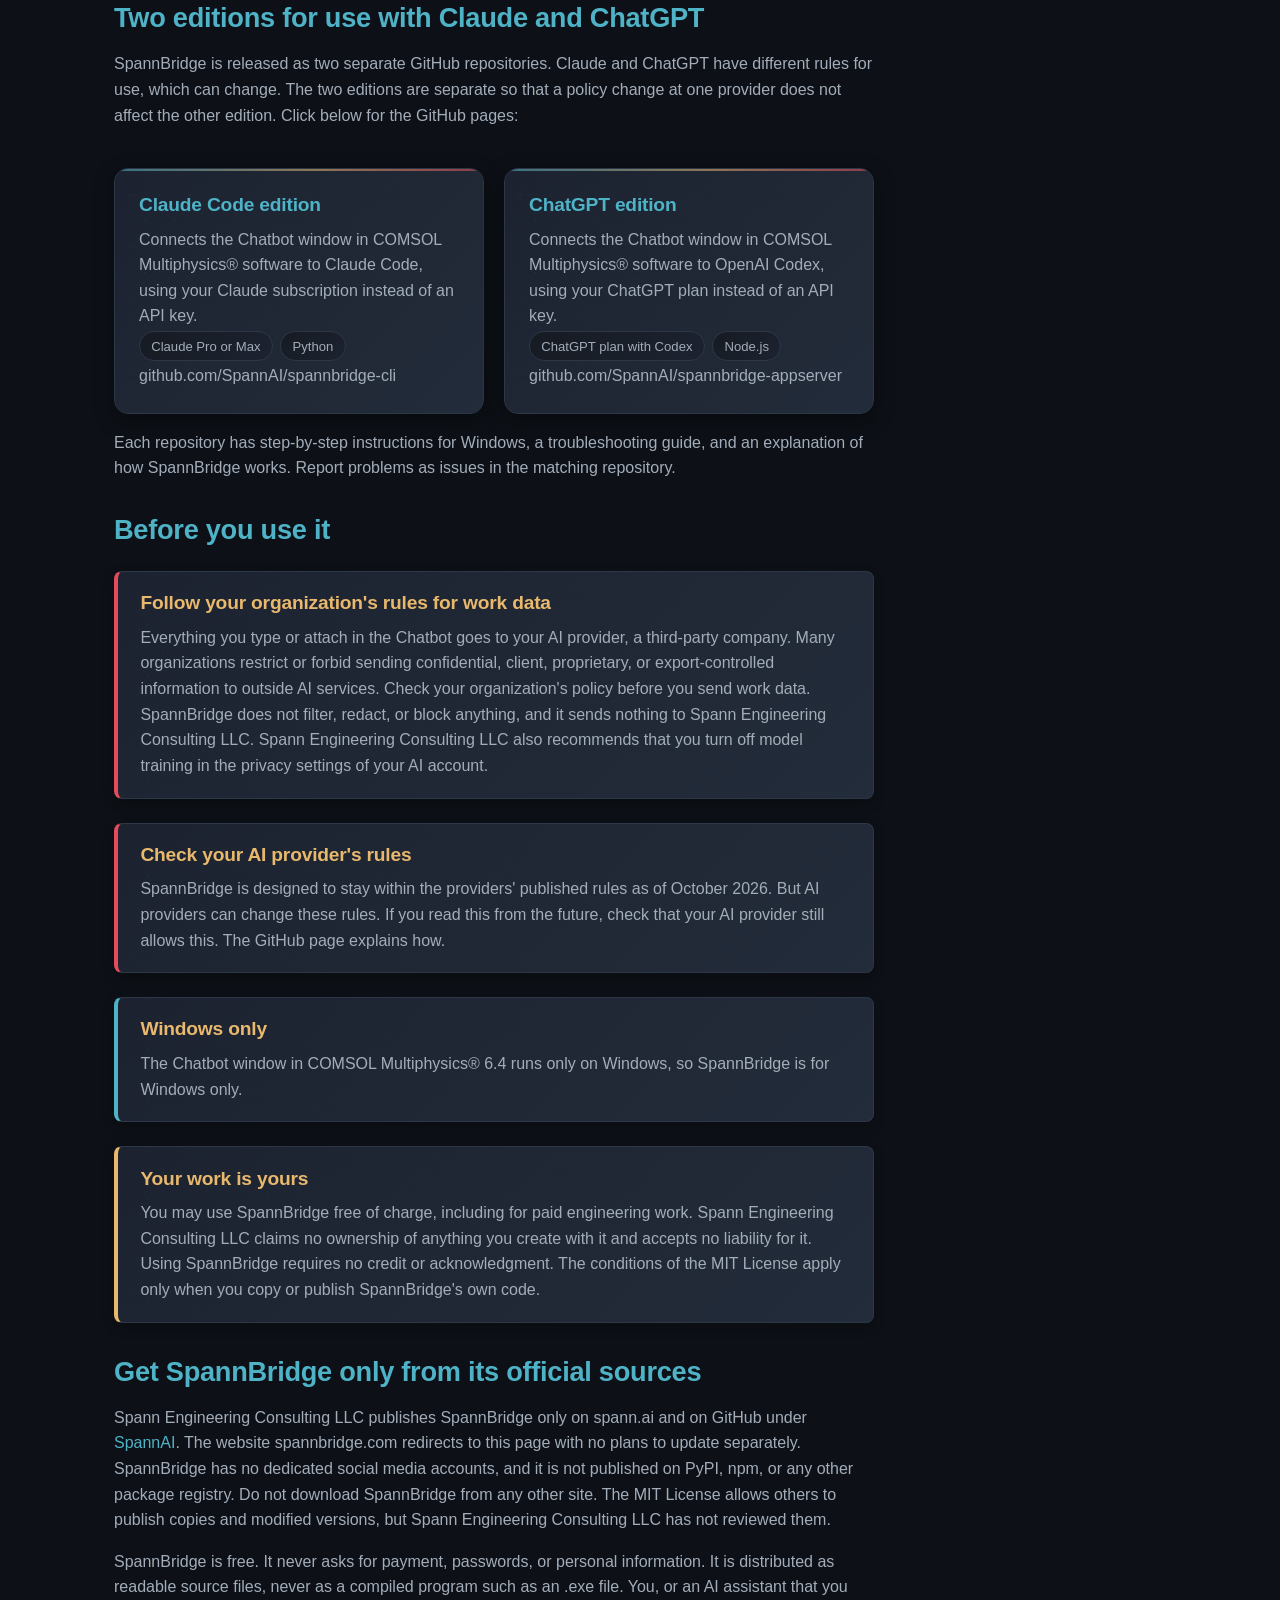
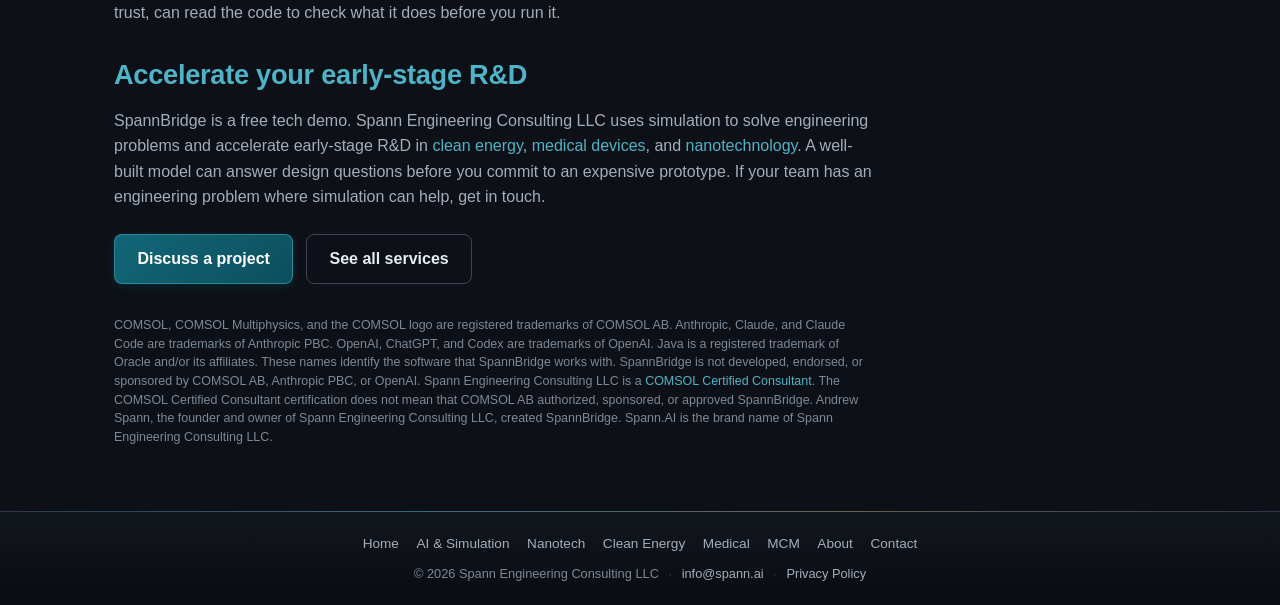
==== commit 7f392d16: "SpannBridge text cleanup" ====
--- a/spannbridge/index.html
+++ b/spannbridge/index.html
@@ -31,9 +31,9 @@
       <p class="eyebrow">Announcement &middot; Free and open source</p>
       <h1>SpannBridge</h1>
       <p class="lead">
-        SpannBridge lets the Chatbot window in COMSOL Multiphysics&reg; 6.4 use the AI
-        subscription that you already pay for.  It runs either Claude Code on a Claude subscription
-        or OpenAI Codex on a ChatGPT plan, so you do not need an API key.  SpannBridge is free,
+        SpannBridge lets the Chatbot window in COMSOL Multiphysics&reg; 6.4 use an AI
+        subscription that you already pay for.  Instead of an API key, run the Chatbot with either 
+        Claude Code on a Claude subscription or OpenAI Codex on a ChatGPT plan.  SpannBridge is free,
         open-source software for Windows, published by Spann Engineering Consulting LLC under
         the MIT License.
       </p>
@@ -51,7 +51,7 @@
           SpannBridge is a free helper script that runs on your PC.  The Chatbot connects to
           SpannBridge as if it were an API service.  SpannBridge passes each question to the official
           command-line program of your AI provider: Claude Code (<code>claude -p</code>) or OpenAI
-          Codex (<code>codex app-server</code>).  You sign in to that program with your own account.
+          Codex (<code>codex app-server</code>).  You sign in to that program with your account.
           With SpannBridge, you can:
         </p>
         <ul>
@@ -74,10 +74,10 @@
       <section>
         <h2>Two editions for use with Claude and ChatGPT</h2>
         <p>
-          SpannBridge comes as two separate editions, each in its own repository on GitHub.
-          Claude and ChatGPT have different rules for this kind of use, which can change.  The
+          SpannBridge is released as two separate GitHub repositories.
+          Claude and ChatGPT have different rules for use, which can change.  The
           two editions are separate so that a policy change at one provider does not affect the
-          other edition.
+          other edition.  Click below for the GitHub pages:
         </p>
         <div class="card-grid cols-2">
           <a href="https://github.com/SpannAI/spannbridge-cli" class="card" target="_blank" rel="noopener">
@@ -182,7 +182,7 @@
           <a href="../energy.html">clean energy</a>, <a href="../medical.html">medical devices</a>,
           and <a href="../nanotechnology.html">nanotechnology</a>.  A well-built model can answer
           design questions before you commit to an expensive prototype.  If your team has an
-          engineering problem to solve, get in touch.
+          engineering problem where simulation can help, get in touch.
         </p>
         <div class="btn-row">
           <a href="../contact.html" class="btn">Discuss a project</a>
@@ -198,7 +198,7 @@
         is not developed, endorsed, or sponsored by COMSOL AB, Anthropic PBC, or OpenAI.
         Spann Engineering Consulting LLC is a
         <a href="https://www.comsol.com/partners-consultants/certified-consultants" target="_blank" rel="noopener">COMSOL Certified Consultant</a>.
-        That certification does not mean that COMSOL AB authorized, sponsored, or approved
+        The COMSOL Certified Consultant certification does not mean that COMSOL AB authorized, sponsored, or approved
         SpannBridge.  Andrew Spann, the founder and owner of Spann Engineering Consulting LLC,
         created SpannBridge.  Spann.AI is the brand name of Spann Engineering Consulting LLC.
       </p>
